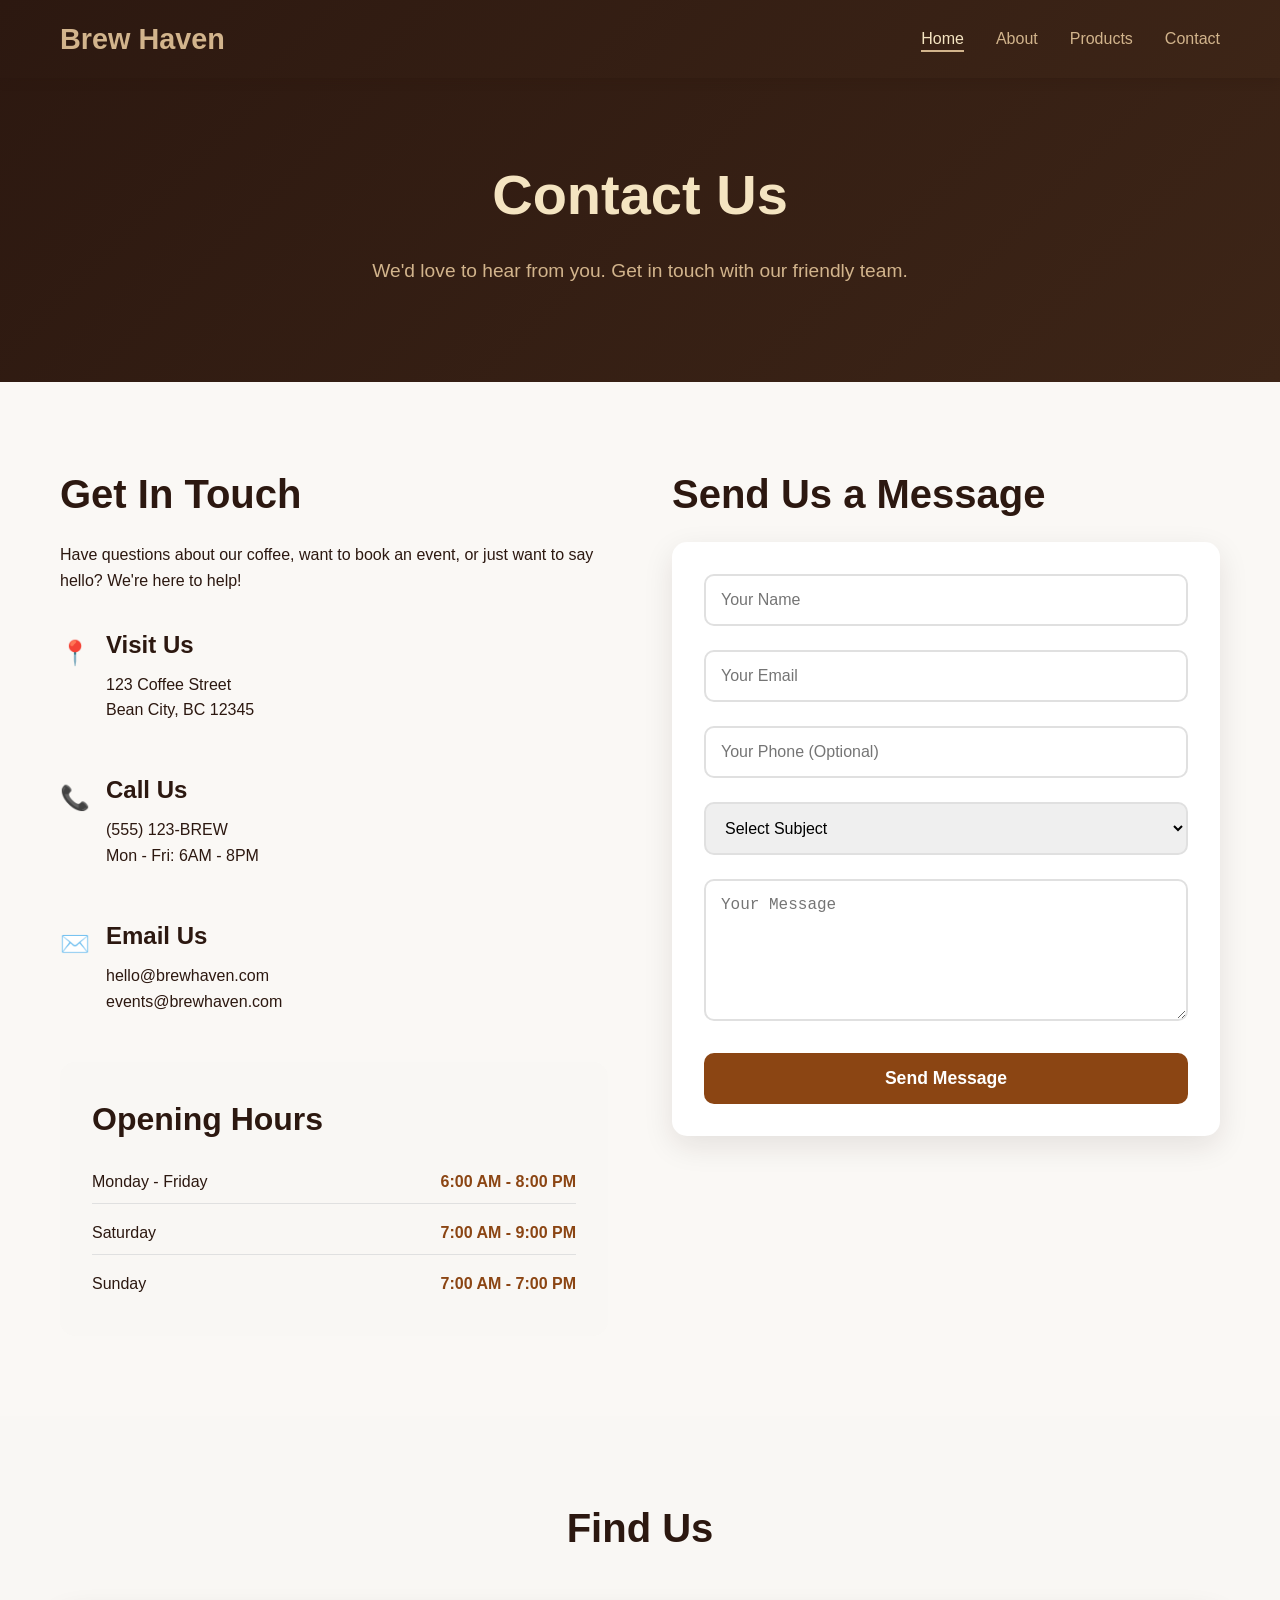
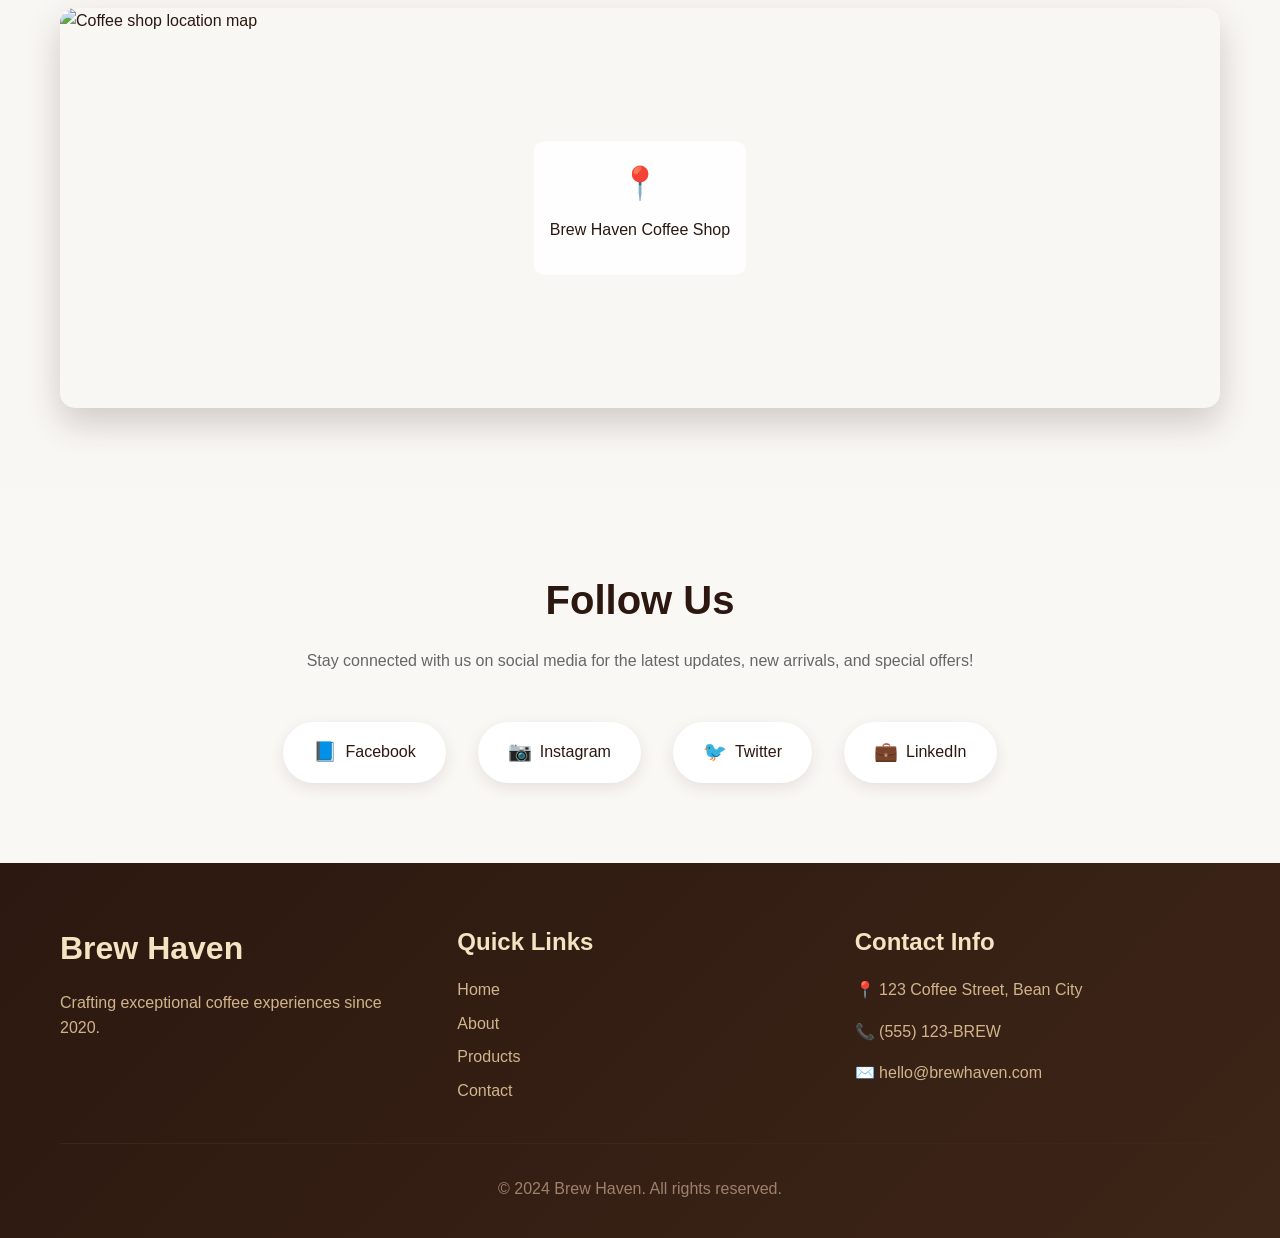
==== ContactUs.html @ 13710eea "First" ====
<!DOCTYPE html>
<html lang="en">
<head>
    <meta charset="UTF-8">
    <meta name="viewport" content="width=device-width, initial-scale=1.0">
    <title>Brew Haven - Contact Us</title>
    <link rel="stylesheet" href="style.css">
</head>
<body>
     <nav class="navbar">
        <div class="nav-container">
            <div class="logo">
                <h2>Brew Haven</h2>
            </div>
            <ul class="nav-menu">
                <li><a href="index.html" class="nav-link active">Home</a></li>
                <li><a href="About.html" class="nav-link">About</a></li>
                <li><a href="Categories.html" class="nav-link">Products</a></li>
                <li><a href="ContactUs.html" class="nav-link">Contact</a></li>
            </ul>
            <div class="hamburger">
                <span class="bar"></span>
                <span class="bar"></span>
                <span class="bar"></span>
            </div>
        </div>
    </nav>

    <section class="page-header">
        <div class="container">
            <h1>Contact Us</h1>
            <p>We'd love to hear from you. Get in touch with our friendly team.</p>
        </div>
    </section>

    <section class="contact-section">
        <div class="container">
            <div class="contact-grid">
                <div class="contact-info">
                    <h2>Get In Touch</h2>
                    <p>Have questions about our coffee, want to book an event, or just want to say hello? We're here to help!</p>
                    
                    <div class="contact-details">
                        <div class="contact-item">
                            <div class="contact-icon">📍</div>
                            <div class="contact-text">
                                <h4>Visit Us</h4>
                                <p>123 Coffee Street<br>Bean City, BC 12345</p>
                            </div>
                        </div>
                        
                        <div class="contact-item">
                            <div class="contact-icon">📞</div>
                            <div class="contact-text">
                                <h4>Call Us</h4>
                                <p>(555) 123-BREW<br>Mon - Fri: 6AM - 8PM</p>
                            </div>
                        </div>
                        
                        <div class="contact-item">
                            <div class="contact-icon">✉️</div>
                            <div class="contact-text">
                                <h4>Email Us</h4>
                                <p>hello@brewhaven.com<br>events@brewhaven.com</p>
                            </div>
                        </div>
                    </div>
                    
                    <div class="hours-section">
                        <h3>Opening Hours</h3>
                        <div class="hours-grid">
                            <div class="hours-item">
                                <span class="day">Monday - Friday</span>
                                <span class="time">6:00 AM - 8:00 PM</span>
                            </div>
                            <div class="hours-item">
                                <span class="day">Saturday</span>
                                <span class="time">7:00 AM - 9:00 PM</span>
                            </div>
                            <div class="hours-item">
                                <span class="day">Sunday</span>
                                <span class="time">7:00 AM - 7:00 PM</span>
                            </div>
                        </div>
                    </div>
                </div>

                <div class="contact-form-section">
                    <h2>Send Us a Message</h2>
                    <form class="contact-form" id="contactForm">
                        <div class="form-group">
                            <input type="text" id="name" name="name" placeholder="Your Name" required>
                        </div>
                        
                        <div class="form-group">
                            <input type="email" id="email" name="email" placeholder="Your Email" required>
                        </div>
                        
                        <div class="form-group">
                            <input type="tel" id="phone" name="phone" placeholder="Your Phone (Optional)">
                        </div>
                        
                        <div class="form-group">
                            <select id="subject" name="subject" required>
                                <option value="">Select Subject</option>
                                <option value="general">General Inquiry</option>
                                <option value="catering">Catering & Events</option>
                                <option value="feedback">Feedback</option>
                                <option value="complaint">Complaint</option>
                                <option value="wholesale">Wholesale Orders</option>
                            </select>
                        </div>
                        
                        <div class="form-group">
                            <textarea id="message" name="message" rows="6" placeholder="Your Message" required></textarea>
                        </div>
                        
                        <button type="submit" class="submit-btn">Send Message</button>
                    </form>
                </div>
            </div>
        </div>
    </section>

    <section class="map-section">
        <div class="container">
            <h2>Find Us</h2>
            <div class="map-container">
                <div class="map-placeholder">
                    <img src="https://images.unsplash.com/photo-1577717903315-1691ae25ab3f?ixlib=rb-4.0.3&ixid=M3wxMjA3fDB8MHxwaG90by1wYWdlfHx8fGVufDB8fHx8fA%3D%3D&auto=format&fit=crop&w=1200&q=80" alt="Coffee shop location map">
                    <div class="map-overlay">
                        <div class="location-marker">
                            <div class="marker-icon">📍</div>
                            <p>Brew Haven Coffee Shop</p>
                        </div>
                    </div>
                </div>
            </div>
        </div>
    </section>

    <section class="social-section">
        <div class="container">
            <h2>Follow Us</h2>
            <p>Stay connected with us on social media for the latest updates, new arrivals, and special offers!</p>
            <div class="social-links">
                <a href="#" class="social-link">
                    <span class="social-icon">📘</span>
                    Facebook
                </a>
                <a href="#" class="social-link">
                    <span class="social-icon">📷</span>
                    Instagram
                </a>
                <a href="#" class="social-link">
                    <span class="social-icon">🐦</span>
                    Twitter
                </a>
                <a href="#" class="social-link">
                    <span class="social-icon">💼</span>
                    LinkedIn
                </a>
            </div>
        </div>
    </section>

    <footer class="footer">
        <div class="container">
            <div class="footer-content">
                <div class="footer-section">
                    <h3>Brew Haven</h3>
                    <p>Crafting exceptional coffee experiences since 2020.</p>
                </div>
                <div class="footer-section">
                    <h4>Quick Links</h4>
                    <ul>
                        <li><a href="index.html">Home</a></li>
                        <li><a href="about.html">About</a></li>
                        <li><a href="products.html">Products</a></li>
                        <li><a href="contact.html">Contact</a></li>
                    </ul>
                </div>
                <div class="footer-section">
                    <h4>Contact Info</h4>
                    <p>📍 123 Coffee Street, Bean City</p>
                    <p>📞 (555) 123-BREW</p>
                    <p>✉️ hello@brewhaven.com</p>
                </div>
            </div>
            <div class="footer-bottom">
                <p>&copy; 2024 Brew Haven. All rights reserved.</p>
            </div>
        </div>
    </footer>

    <script src="script.js"></script>
    <script>
        // Contact form handling
        document.getElementById('contactForm').addEventListener('submit', function(e) {
            e.preventDefault();
            
            // Get form data
            const formData = new FormData(this);
            const name = formData.get('name');
            const email = formData.get('email');
            const subject = formData.get('subject');
            const message = formData.get('message');
            
            // Simple form validation and submission simulation
            if (name && email && subject && message) {
                // Simulate form submission
                setTimeout(() => {
                    alert('Thank you for your message! We\'ll get back to you within 24 hours.');
                    this.reset();
                }, 500);
            } else {
                alert('Please fill in all required fields.');
            }
        });
    </script>
</body>
</html>
---- style.css ----
/* Reset and Base Styles */
* {
    margin: 0;
    padding: 0;
    box-sizing: border-box;
}

body {
    font-family: 'Segoe UI', Tahoma, Geneva, Verdana, sans-serif;
    line-height: 1.6;
    color: #2c1810;
    background-color: #faf8f5;
}

.container {
    max-width: 1200px;
    margin: 0 auto;
    padding: 0 20px;
}

/* Typography */
h1, h2, h3, h4 {
    color: #2c1810;
    margin-bottom: 1rem;
}

h1 { font-size: 3rem; }
h2 { font-size: 2.5rem; }
h3 { font-size: 2rem; }
h4 { font-size: 1.5rem; }

p { margin-bottom: 1rem; }

/* Navigation */
.navbar {
    background: linear-gradient(135deg, #2c1810 0%, #3d2517 100%);
    padding: 1rem 0;
    position: fixed;
    width: 100%;
    top: 0;
    z-index: 1000;
    box-shadow: 0 2px 10px rgba(44, 24, 16, 0.3);
}

.nav-container {
    max-width: 1200px;
    margin: 0 auto;
    padding: 0 20px;
    display: flex;
    justify-content: space-between;
    align-items: center;
}

.logo h2 {
    color: #d2b48c;
    font-size: 1.8rem;
    font-weight: bold;
    margin: 0;
}

.nav-menu {
    display: flex;
    list-style: none;
    gap: 2rem;
}

.nav-link {
    color: #d2b48c;
    text-decoration: none;
    font-weight: 500;
    transition: all 0.3s ease;
    position: relative;
}

.nav-link:hover, .nav-link.active {
    color: #f4e4c1;
    transform: translateY(-2px);
}

.nav-link.active::after {
    content: '';
    position: absolute;
    bottom: -5px;
    left: 0;
    width: 100%;
    height: 2px;
    background: #d2b48c;
}

/* Hamburger Menu */
.hamburger {
    display: none;
    flex-direction: column;
    cursor: pointer;
}

.bar {
    width: 25px;
    height: 3px;
    background-color: #d2b48c;
    margin: 3px 0;
    transition: 0.3s;
}

/* Hero Section */
.hero {
    display: flex;
    align-items: center;
    min-height: 100vh;
    padding: 100px 80px 50px 400px;
  
    background: linear-gradient(135deg, #2c1810 0%, #3d2517 50%, #2c1810 100%);
    color: white;
}

.hero-content {
    flex: 1;
    max-width: 600px;
    margin-right: 2rem;
}

.hero-content h1 {
    font-size: 4rem;
    margin-bottom: 1.5rem;
    color: #f4e4c1;
    animation: fadeInUp 1s ease;
}

.hero-content p {
    font-size: 1.3rem;
    margin-bottom: 2rem;
    color: #d2b48c;
    animation: fadeInUp 1s ease 0.2s both;
}

.hero-image {
    flex: 1;
    max-width: 500px;
    animation: fadeIn 1s ease 0.4s both;
}

.hero-image img {
    width: 100%;
    height: auto;
    border-radius: 15px;
    box-shadow: 0 20px 40px rgba(0, 0, 0, 0.3);
}

.cta-button {
    display: inline-block;
    background: linear-gradient(45deg, #8b4513, #a0522d);
    color: white;
    padding: 15px 30px;
    text-decoration: none;
    border-radius: 50px;
    font-weight: bold;
    font-size: 1.1rem;
    transition: all 0.3s ease;
    box-shadow: 0 5px 15px rgba(139, 69, 19, 0.4);
    animation: fadeInUp 1s ease 0.6s both;
}

.cta-button:hover {
    background: linear-gradient(45deg, #a0522d, #8b4513);
    transform: translateY(-3px);
    box-shadow: 0 8px 25px rgba(139, 69, 19, 0.6);
}

/* Page Header */
.page-header {
    background: linear-gradient(135deg, #2c1810 0%, #3d2517 100%);
    color: white;
    text-align: center;
    padding: 150px 0 80px;
}

.page-header h1 {
    color: #f4e4c1;
    font-size: 3.5rem;
    margin-bottom: 1rem;
}

.page-header p {
    color: #d2b48c;
    font-size: 1.2rem;
}

/* Features Section */
.features {
    padding: 80px 0;
    background: #faf8f5;
}

.features h2 {
    text-align: center;
    margin-bottom: 3rem;
    color: #2c1810;
}

.feature-grid {
    display: grid;
    grid-template-columns: repeat(auto-fit, minmax(300px, 1fr));
    gap: 2rem;
}

.feature-card {
    background: white;
    padding: 2rem;
    border-radius: 15px;
    text-align: center;
    box-shadow: 0 10px 30px rgba(44, 24, 16, 0.1);
    transition: transform 0.3s ease;
}

.feature-card:hover {
    transform: translateY(-10px);
}

.feature-icon {
    font-size: 3rem;
    margin-bottom: 1rem;
}

/* Products Section */
.products-section {
    padding: 80px 0;
}

.filter-buttons {
    display: flex;
    justify-content: center;
    gap: 1rem;
    margin-bottom: 3rem;
    flex-wrap: wrap;
}

.filter-btn {
    padding: 12px 24px;
    border: 2px solid #8b4513;
    background: transparent;
    color: #8b4513;
    border-radius: 25px;
    cursor: pointer;
    font-weight: 500;
    transition: all 0.3s ease;
}

.filter-btn.active, .filter-btn:hover {
    background: #8b4513;
    color: white;
    transform: translateY(-2px);
}

.products-grid {
    display: grid;
    grid-template-columns: repeat(auto-fit, minmax(300px, 1fr));
    gap: 2rem;
}

.product-card {
    background: white;
    border-radius: 15px;
    overflow: hidden;
    box-shadow: 0 10px 30px rgba(44, 24, 16, 0.1);
    transition: transform 0.3s ease;
}

.product-card:hover {
    transform: translateY(-5px);
}

.product-image {
    position: relative;
    height: 250px;
    overflow: hidden;
}

.product-image img {
    width: 100%;
    height: 100%;
    object-fit: cover;
    transition: transform 0.3s ease;
}

.product-card:hover .product-image img {
    transform: scale(1.1);
}

.product-overlay {
    position: absolute;
    top: 0;
    left: 0;
    right: 0;
    bottom: 0;
    background: rgba(44, 24, 16, 0.8);
    display: flex;
    align-items: center;
    justify-content: center;
    opacity: 0;
    transition: opacity 0.3s ease;
}

.product-card:hover .product-overlay {
    opacity: 1;
}

.quick-view-btn {
    padding: 12px 24px;
    background: #d2b48c;
    color: #2c1810;
    border: none;
    border-radius: 25px;
    cursor: pointer;
    font-weight: bold;
    transition: all 0.3s ease;
}

.quick-view-btn:hover {
    background: #f4e4c1;
    transform: scale(1.05);
}

.product-info {
    padding: 1.5rem;
}

.product-info h3 {
    color: #2c1810;
    margin-bottom: 0.5rem;
}

.product-taste {
    color: #666;
    font-style: italic;
    margin-bottom: 1rem;
}

.product-footer {
    display: flex;
    justify-content: space-between;
    align-items: center;
}

.product-price {
    font-size: 1.25rem;
    font-weight: bold;
    color: #8b4513;
}

.add-to-cart {
    padding: 8px 16px;
    background: #8b4513;
    color: white;
    border: none;
    border-radius: 20px;
    cursor: pointer;
    font-weight: 500;
    transition: all 0.3s ease;
}

.add-to-cart:hover {
    background: #a0522d;
    transform: scale(1.05);
}

.loading {
    text-align: center;
    padding: 3rem;
    color: #666;
}

/* Modal */
.modal {
    display: none;
    position: fixed;
    z-index: 2000;
    left: 0;
    top: 0;
    width: 100%;
    height: 100%;
    background-color: rgba(0, 0, 0, 0.8);
}

.modal-content {
    background-color: white;
    margin: 5% auto;
    padding: 0;
    border-radius: 15px;
    width: 90%;
    max-width: 800px;
    position: relative;
}

.close-modal {
    position: absolute;
    right: 20px;
    top: 20px;
    font-size: 2rem;
    cursor: pointer;
    color: #666;
    z-index: 2001;
}

.close-modal:hover {
    color: #2c1810;
}

.modal-body {
    display: flex;
    border-radius: 15px;
    overflow: hidden;
}

.modal-image {
    flex: 1;
    max-width: 400px;
}

.modal-image img {
    width: 100%;
    height: 100%;
    object-fit: cover;
}

.modal-info {
    flex: 1;
    padding: 2rem;
}

.modal-ingredients, .modal-taste {
    margin-bottom: 1rem;
    color: #666;
}

.modal-price {
    font-size: 2rem;
    font-weight: bold;
    color: #8b4513;
    margin-bottom: 2rem;
}

.add-to-cart-btn {
    width: 100%;
    padding: 15px;
    background: #8b4513;
    color: white;
    border: none;
    border-radius: 10px;
    cursor: pointer;
    font-size: 1.1rem;
    font-weight: bold;
    transition: background 0.3s ease;
}

.add-to-cart-btn:hover {
    background: #a0522d;
}

/* About Page Styles */
.about-content {
    padding: 80px 0;
}

.about-grid {
    display: grid;
    grid-template-columns: 1fr 1fr;
    gap: 4rem;
    align-items: center;
}

.about-image img {
    width: 100%;
    border-radius: 15px;
    box-shadow: 0 15px 35px rgba(44, 24, 16, 0.2);
}

.values {
    padding: 80px 0;
    background: #f9f7f4;
}

.values h2 {
    text-align: center;
    margin-bottom: 3rem;
}

.values-grid {
    display: grid;
    grid-template-columns: repeat(auto-fit, minmax(250px, 1fr));
    gap: 2rem;
}

.value-card {
    background: white;
    padding: 2rem;
    border-radius: 15px;
    text-align: center;
    box-shadow: 0 10px 30px rgba(44, 24, 16, 0.1);
}

.value-icon {
    font-size: 3rem;
    margin-bottom: 1rem;
}

.team {
    padding: 80px 0;
}

.team h2 {
    text-align: center;
    margin-bottom: 3rem;
}

.team-grid {
    display: grid;
    grid-template-columns: repeat(auto-fit, minmax(250px, 1fr));
    gap: 2rem;
}

.team-member {
    text-align: center;
    background: white;
    padding: 2rem;
    border-radius: 15px;
    box-shadow: 0 10px 30px rgba(44, 24, 16, 0.1);
}

.member-image {
    width: 150px;
    height: 150px;
    border-radius: 50%;
    overflow: hidden;
    margin: 0 auto 1rem;
}

.member-image img {
    width: 100%;
    height: 100%;
    object-fit: cover;
}

.role {
    color: #8b4513;
    font-weight: bold;
    font-size: 0.9rem;
}

/* Contact Page Styles */
.contact-section {
    padding: 80px 0;
}

.contact-grid {
    display: grid;
    grid-template-columns: 1fr 1fr;
    gap: 4rem;
}

.contact-details {
    margin: 2rem 0;
}

.contact-item {
    display: flex;
    align-items: flex-start;
    margin-bottom: 2rem;
}

.contact-icon {
    font-size: 1.5rem;
    margin-right: 1rem;
    margin-top: 0.5rem;
}

.contact-text h4 {
    color: #2c1810;
    margin-bottom: 0.5rem;
}

.hours-section {
    background: #f9f7f4;
    padding: 2rem;
    border-radius: 15px;
    margin-top: 2rem;
}

.hours-grid {
    display: flex;
    flex-direction: column;
    gap: 0.5rem;
}

.hours-item {
    display: flex;
    justify-content: space-between;
    padding: 0.5rem 0;
    border-bottom: 1px solid #e0e0e0;
}

.hours-item:last-child {
    border-bottom: none;
}

.day {
    font-weight: 500;
}

.time {
    color: #8b4513;
    font-weight: bold;
}

.contact-form {
    background: white;
    padding: 2rem;
    border-radius: 15px;
    box-shadow: 0 10px 30px rgba(44, 24, 16, 0.1);
}

.form-group {
    margin-bottom: 1.5rem;
}

.form-group input,
.form-group select,
.form-group textarea {
    width: 100%;
    padding: 15px;
    border: 2px solid #e0e0e0;
    border-radius: 10px;
    font-size: 1rem;
    transition: border-color 0.3s ease;
}

.form-group input:focus,
.form-group select:focus,
.form-group textarea:focus {
    outline: none;
    border-color: #8b4513;
}

.submit-btn {
    width: 100%;
    padding: 15px;
    background: #8b4513;
    color: white;
    border: none;
    border-radius: 10px;
    cursor: pointer;
    font-size: 1.1rem;
    font-weight: bold;
    transition: all 0.3s ease;
}

.submit-btn:hover {
    background: #a0522d;
    transform: translateY(-2px);
}

.map-section {
    padding: 80px 0;
    background: #f9f7f4;
}

.map-section h2 {
    text-align: center;
    margin-bottom: 3rem;
}

.map-container {
    position: relative;
    border-radius: 15px;
    overflow: hidden;
    box-shadow: 0 15px 35px rgba(44, 24, 16, 0.2);
}

.map-placeholder {
    position: relative;
    height: 400px;
}

.map-placeholder img {
    width: 100%;
    height: 100%;
    object-fit: cover;
}

.map-overlay {
    position: absolute;
    top: 50%;
    left: 50%;
    transform: translate(-50%, -50%);
    text-align: center;
    background: rgba(255, 255, 255, 0.9);
    padding: 1rem;
    border-radius: 10px;
}

.marker-icon {
    font-size: 2rem;
    margin-bottom: 0.5rem;
}

.social-section {
    padding: 80px 0;
    text-align: center;
}

.social-section h2 {
    margin-bottom: 1rem;
}

.social-section p {
    margin-bottom: 3rem;
    color: #666;
}

.social-links {
    display: flex;
    justify-content: center;
    gap: 2rem;
    flex-wrap: wrap;
}

.social-link {
    display: flex;
    align-items: center;
    gap: 0.5rem;
    padding: 15px 30px;
    background: white;
    color: #2c1810;
    text-decoration: none;
    border-radius: 50px;
    box-shadow: 0 5px 15px rgba(44, 24, 16, 0.1);
    transition: all 0.3s ease;
    font-weight: 500;
}

.social-link:hover {
    transform: translateY(-3px);
    box-shadow: 0 10px 25px rgba(44, 24, 16, 0.2);
    background: #8b4513;
    color: white;
}

.social-icon {
    font-size: 1.2rem;
}

/* Testimonials */
.testimonials {
    padding: 80px 0;
    background: #f9f7f4;
}

.testimonials h2 {
    text-align: center;
    margin-bottom: 3rem;
}

.testimonial-grid {
    display: grid;
    grid-template-columns: repeat(auto-fit, minmax(300px, 1fr));
    gap: 2rem;
}

.testimonial-card {
    background: white;
    padding: 2rem;
    border-radius: 15px;
    box-shadow: 0 10px 30px rgba(44, 24, 16, 0.1);
    text-align: center;
}

.customer-info {
    margin-top: 1.5rem;
    padding-top: 1rem;
    border-top: 2px solid #f0f0f0;
}

.customer-info strong {
    display: block;
    color: #2c1810;
    margin-bottom: 0.25rem;
}

.customer-info span {
    color: #8b4513;
    font-size: 0.9rem;
}

/* Footer */
.footer {
    background: linear-gradient(135deg, #2c1810 0%, #3d2517 100%);
    color: #d2b48c;
    padding: 60px 0 20px;
}

.footer-content {
    display: grid;
    grid-template-columns: repeat(auto-fit, minmax(250px, 1fr));
    gap: 2rem;
    margin-bottom: 2rem;
}

.footer-section h3, .footer-section h4 {
    color: #f4e4c1;
    margin-bottom: 1rem;
}

.footer-section ul {
    list-style: none;
}

.footer-section ul li {
    margin-bottom: 0.5rem;
}

.footer-section ul li a {
    color: #d2b48c;
    text-decoration: none;
    transition: color 0.3s ease;
}

.footer-section ul li a:hover {
    color: #f4e4c1;
}

.footer-bottom {
    text-align: center;
    padding-top: 2rem;
    border-top: 1px solid #3d2517;
    color: #a0806b;
}

/* Animations */
@keyframes fadeIn {
    from { opacity: 0; }
    to { opacity: 1; }
}

@keyframes fadeInUp {
    from {
        opacity: 0;
        transform: translateY(30px);
    }
    to {
        opacity: 1;
        transform: translateY(0);
    }
}

/* Responsive Design */
@media (max-width: 768px) {
    .hamburger {
        display: flex;
    }

    .nav-menu {
        position: fixed;
        left: -100%;
        top: 80px;
        flex-direction: column;
        background-color: #2c1810;
        width: 100%;
        text-align: center;
        transition: 0.3s;
        padding: 2rem 0;
        box-shadow: 0 10px 27px rgba(0, 0, 0, 0.05);
    }

    .nav-menu.active {
        left: 0;
    }

    .nav-menu li {
        margin: 1rem 0;
    }

    .hero {
        flex-direction: column;
        text-align: center;
        padding: 120px 20px 50px;
    }

    .hero-content {
        margin-right: 0;
        margin-bottom: 2rem;
    }

    .hero-content h1 {
        font-size: 2.5rem;
    }

    .page-header h1 {
        font-size: 2.5rem;
    }

    .about-grid,
    .contact-grid {
        grid-template-columns: 1fr;
        gap: 2rem;
    }

    .modal-body {
        flex-direction: column;
    }

    .modal-image {
        max-width: none;
        height: 250px;
    }

    .filter-buttons {
        justify-content: center;
    }

    .filter-btn {
        padding: 10px 20px;
        font-size: 0.9rem;
    }

    .products-grid {
        grid-template-columns: 1fr;
        gap: 1.5rem;
    }

    .social-links {
        flex-direction: column;
        align-items: center;
    }

    .social-link {
        width: 200px;
        justify-content: center;
    }

    h1 { font-size: 2rem; }
    h2 { font-size: 1.8rem; }
    h3 { font-size: 1.5rem; }
}

@media (max-width: 480px) {
    .container {
        padding: 0 15px;
    }

    .hero-content h1 {
        font-size: 2rem;
    }

    .page-header h1 {
        font-size: 2rem;
    }

    .feature-grid,
    .values-grid,
    .team-grid {
        grid-template-columns: 1fr;
    }

    .testimonial-grid {
        grid-template-columns: 1fr;
    }

    .modal-content {
        width: 95%;
        margin: 10% auto;
    }

    .modal-info {
        padding: 1.5rem;
    }
}
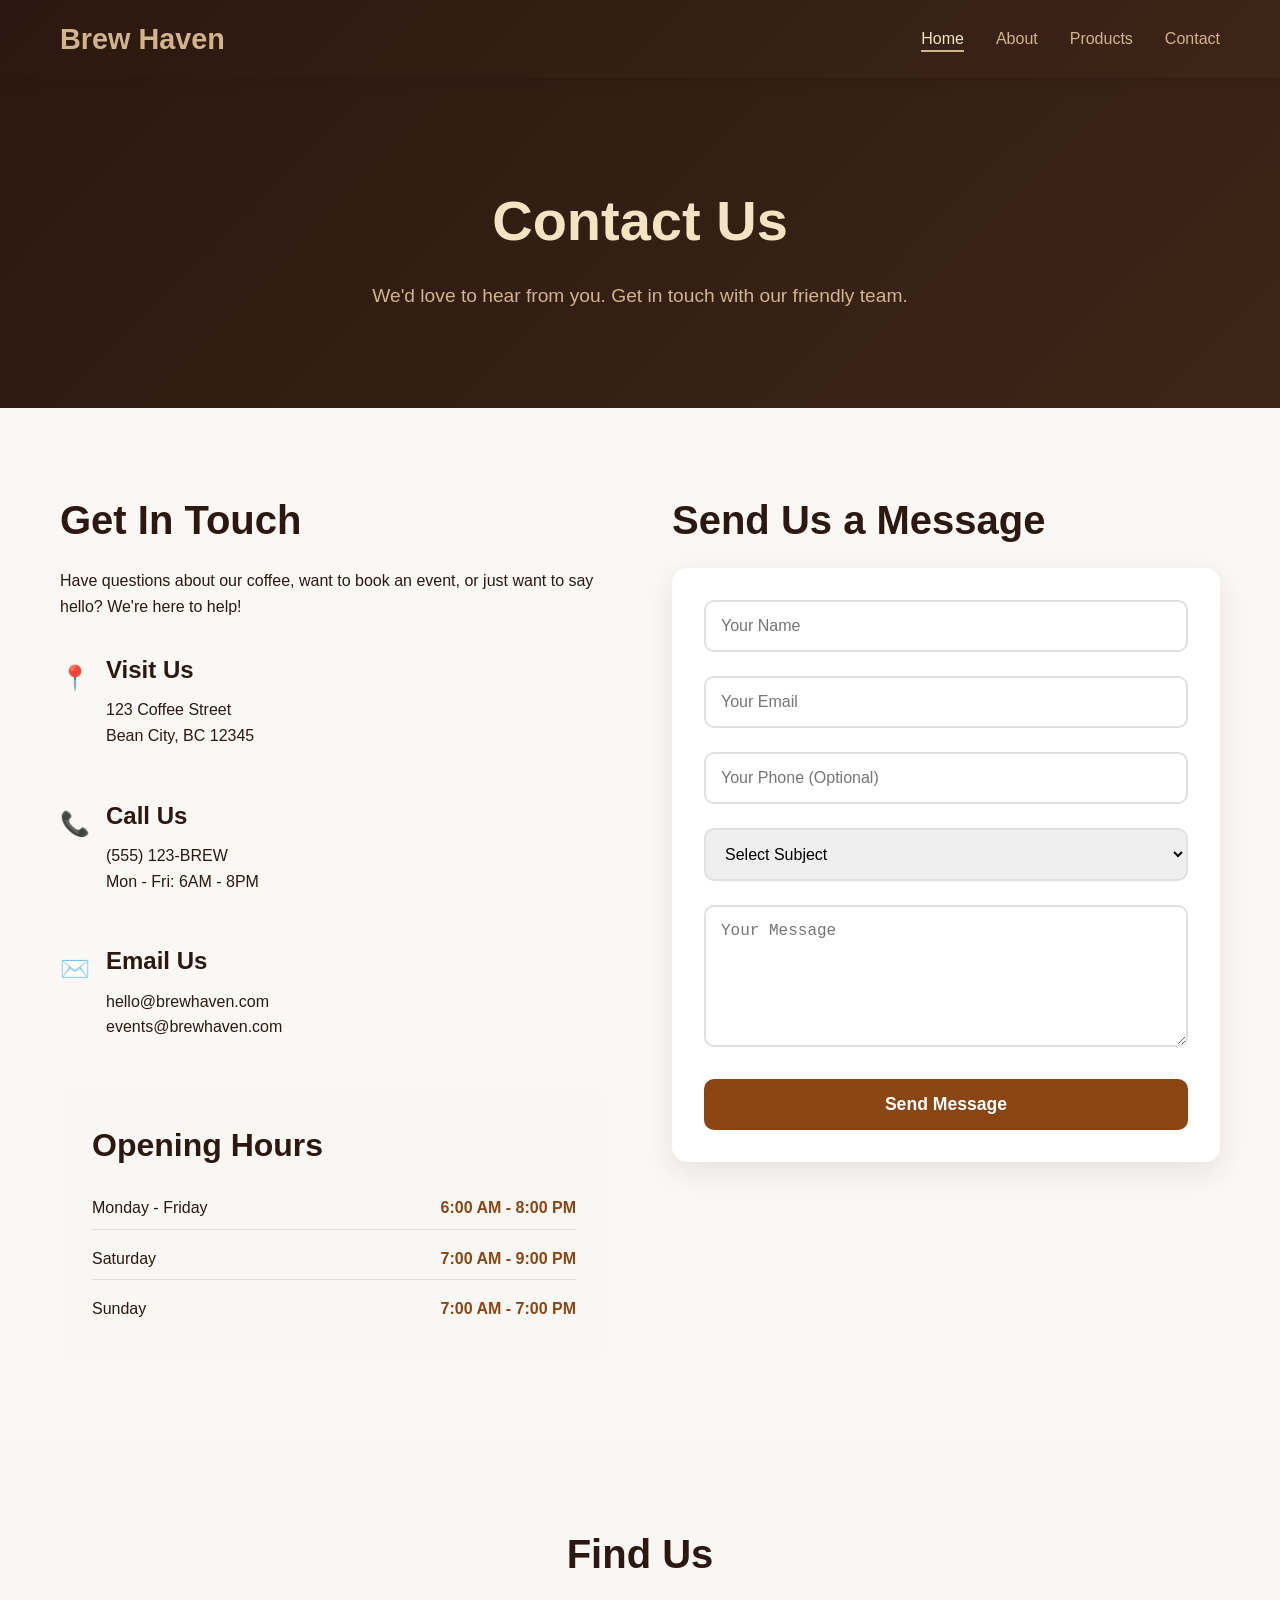
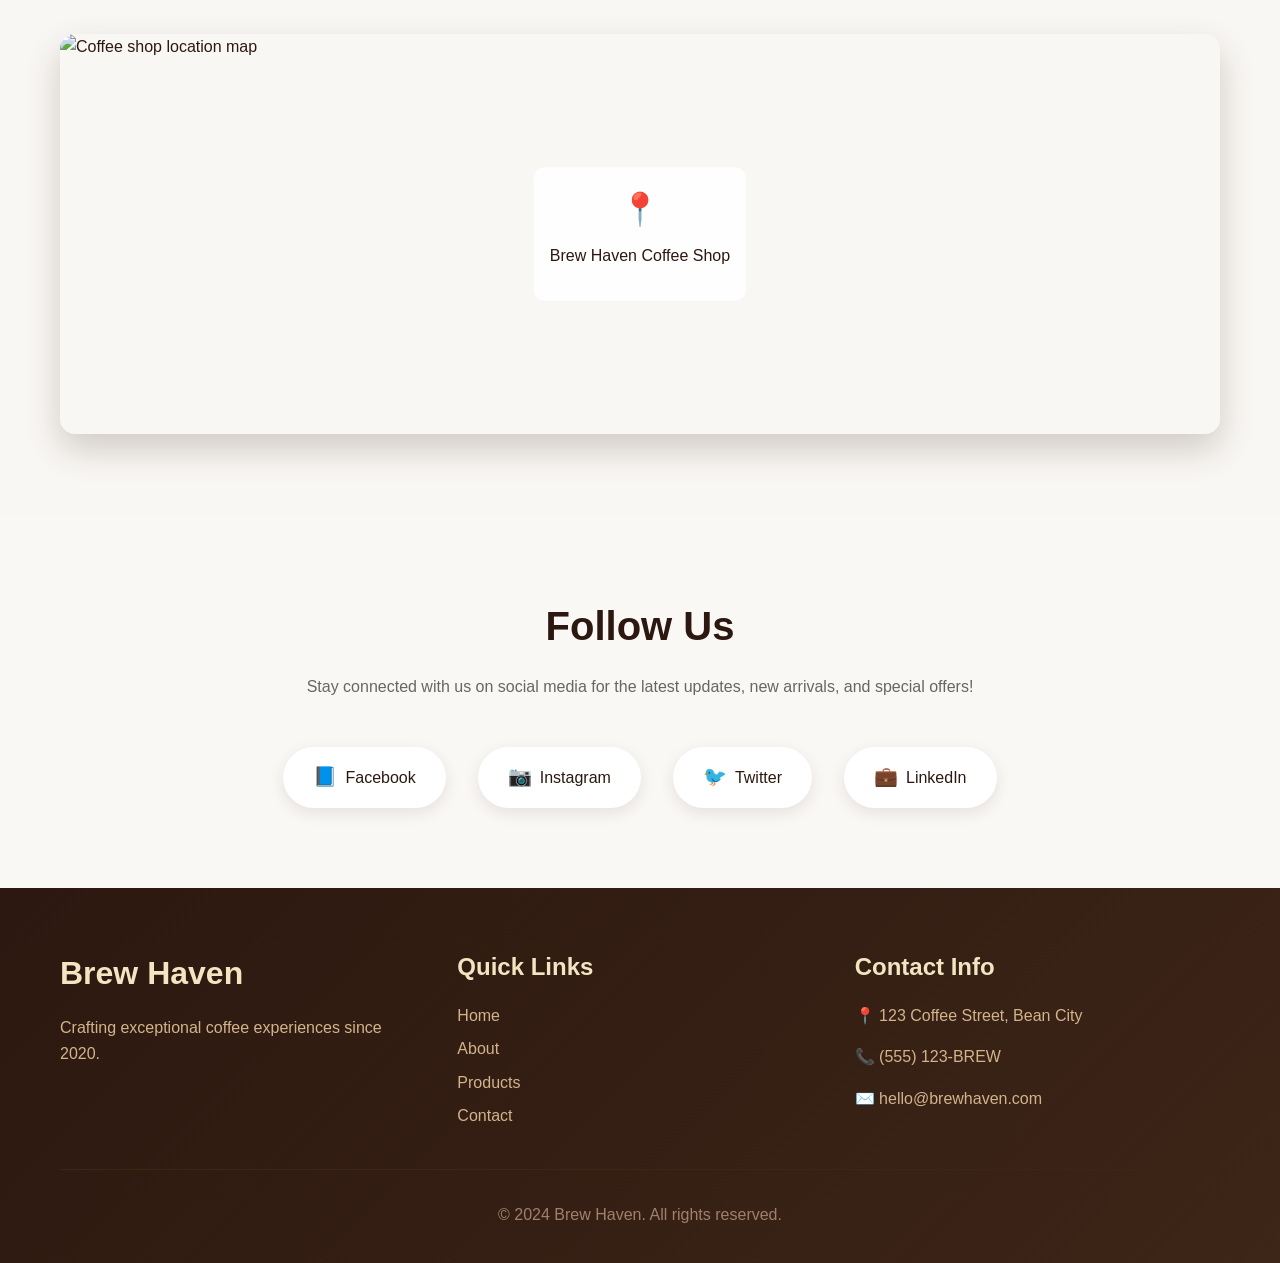
==== commit b9aacb7e: "changed page header image" ====
--- a/ContactUs.html
+++ b/ContactUs.html
@@ -26,7 +26,7 @@
         </div>
     </nav>
 
-    <section class="page-header">
+    <section class="page-header"> <img src="/Brew-Heaven-Coffee-Italy/image/Coffe4.jpeg" alt="">
         <div class="container">
             <h1>Contact Us</h1>
             <p>We'd love to hear from you. Get in touch with our friendly team.</p>
